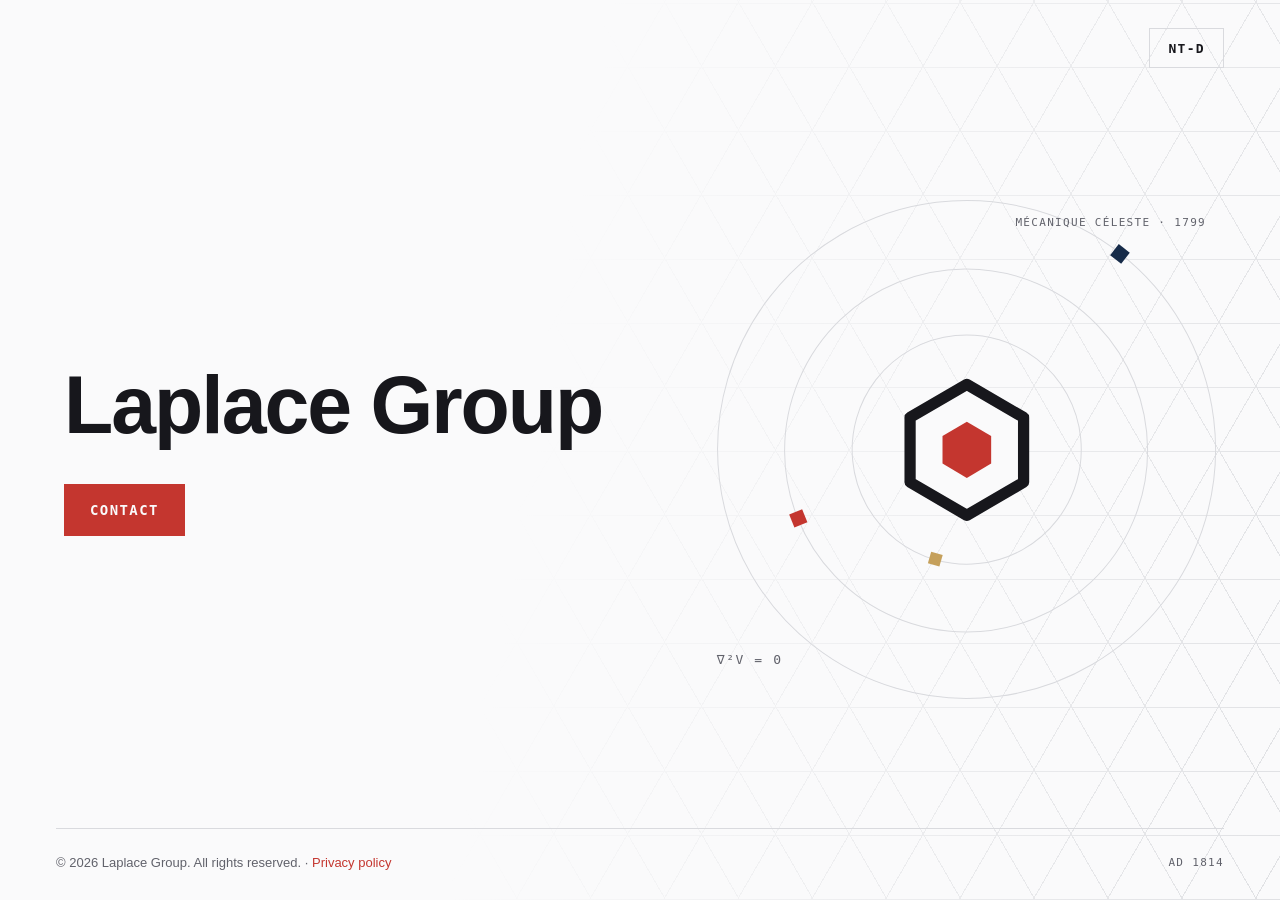
==== motion-test.html @ 1703aeea "Add unlinked motion-test page for Android blank-render check Copy of the static-landing branch's hom" ====
<!doctype html>
<html lang="en">
  <head>
    <meta charset="utf-8">
    <meta name="viewport" content="width=device-width, initial-scale=1">
    <title>Laplace Group</title>
    <meta name="description" content="Laplace Group.">
    <meta name="robots" content="noindex, nofollow">
    <link rel="stylesheet" href="/motion-test.css">
    <meta property="og:title" content="Laplace Group">
    <meta property="og:description" content="Laplace Group">
    <meta property="og:type" content="website">
    <meta property="og:url" content="https://laplacegroup.io/">
    <meta property="og:site_name" content="Laplace Group">
    <meta name="twitter:card" content="summary">
    <meta name="twitter:title" content="Laplace Group">
    <meta name="twitter:description" content="Laplace Group">
  </head>
  <body class="landing-page" data-mode="unicorn">
    <div class="site-shell">
      <div class="technical-grid" aria-hidden="true"></div>
      <div class="grid-fade" aria-hidden="true"></div>

      <header class="site-header">
        <nav class="header-actions" aria-label="Primary navigation">
          <button class="outline-action mode-toggle" type="button" data-ntd-toggle aria-pressed="false">
            <span class="ntd-label">
              NT-D<span class="ntd-state" aria-hidden="true"><span class="ntd-separator">&nbsp;·&nbsp;</span><span class="ntd-decrypt" data-decrypt="Engaged">Engaged</span></span>
            </span>
          </button>
        </nav>
      </header>

      <main class="landing-main">
        <section class="hero-copy" aria-labelledby="hero-title">
          <h1 id="hero-title">Laplace Group</h1>

          <a class="primary-action" href="mailto:hello@laplacegroup.io">Contact</a>
        </section>

        <section class="orrery" aria-label="Laplace orbital diagram">
          <div class="orbit orbit-outer" aria-hidden="true"><span></span></div>
          <div class="orbit orbit-middle" aria-hidden="true"><span></span></div>
          <div class="orbit orbit-inner" aria-hidden="true"><span></span></div>

          <button class="logo-core" type="button" data-ntd-toggle aria-label="Toggle NT-D display mode" aria-pressed="false">
            <svg class="hex-mark" viewBox="0 0 240 240" aria-hidden="true" focusable="false">
              <polygon class="hex-mark-frame" points="120,15 211,68 211,172 120,225 29,172 29,68"></polygon>
              <polygon class="hex-mark-core" points="120,75 159,98 159,142 120,165 81,142 81,98"></polygon>
            </svg>
          </button>

          <span class="annotation annotation-top">Mécanique céleste · 1799</span>
          <span class="annotation annotation-equation">∇²V = 0</span>
        </section>
      </main>

      <footer class="site-footer">
        <span>
          © 2026 Laplace Group. All rights reserved. ·
          <a href="/privacy.html">Privacy policy</a>
        </span>
        <span class="footer-code">AD 1814</span>
      </footer>
    </div>

    <script>
      (() => {
        const toggles = document.querySelectorAll('[data-ntd-toggle]');
        const engagedWord = document.querySelector('.ntd-decrypt');
        const hexFrame = document.querySelector('.hex-mark-frame');
        const finalText = engagedWord.dataset.decrypt;
        const glyphs = 'ｱｲｳｴｵｶｷｸｹｺｻｼｽｾｿﾀﾁﾂﾃﾄﾅﾆﾇﾈﾉ零壱弐参伍陸漆捌玖界無電脳0123456789∆∇Ξλψ';
        const reducedMotion = window.matchMedia('(prefers-reduced-motion: reduce)');
        let decryptFrame = 0;
        let decryptProgress = 0;
        let decryptDirection = 0;
        let previousFrameTime = 0;
        let previousGlyphTime = 0;
        let desiredEngaged = false;

        const stagger = 39;
        const scrambleTime = 215;
        const tickRate = 21;
        const decryptDuration = (finalText.length - 1) * stagger + scrambleTime;
        // Created on first toggle so the page paints with no animation running.
        let ringAnimation = null;
        const getRingAnimation = () => {
          if (!ringAnimation && typeof hexFrame.animate === 'function') {
            ringAnimation = hexFrame.animate(
              [
                { transform: 'rotate(0deg)' },
                { transform: 'rotate(-360deg)' }
              ],
              {
                duration: 720,
                easing: 'ease-in-out',
                fill: 'both'
              }
            );
            ringAnimation.pause();
            ringAnimation.currentTime = 0;
          }
          return ringAnimation;
        };

        const randomGlyph = () => glyphs[Math.floor(Math.random() * glyphs.length)];

        const buildEngagedWord = () => {
          const fragment = document.createDocumentFragment();
          const characters = [];

          [...finalText].forEach((character) => {
            const characterElement = document.createElement('span');
            characterElement.className = 'ntd-decrypt-char';
            characterElement.dataset.character = character;
            characterElement.dataset.phase = 'hidden';
            characterElement.dataset.resolved = 'false';
            characterElement.textContent = '';
            fragment.append(characterElement);
            characters.push(characterElement);
          });

          engagedWord.replaceChildren(fragment);
          return characters;
        };

        const characters = buildEngagedWord();

        const renderEngaged = (refreshGlyphs = false) => {
          const elapsed = decryptProgress * decryptDuration;

          characters.forEach((character, index) => {
            const localTime = elapsed - index * stagger;

            if (localTime <= 0) {
              character.textContent = '';
              character.dataset.phase = 'hidden';
              character.dataset.resolved = 'false';
              return;
            }

            if (localTime < scrambleTime) {
              if (refreshGlyphs || character.dataset.phase !== 'scramble') {
                character.textContent = randomGlyph();
              }
              character.dataset.phase = 'scramble';
              character.dataset.resolved = 'false';
              return;
            }

            character.textContent = character.dataset.character;
            character.dataset.phase = 'resolved';
            character.dataset.resolved = 'true';
          });
        };

        const animateEngaged = (now) => {
          const delta = previousFrameTime ? now - previousFrameTime : 0;
          previousFrameTime = now;
          decryptProgress = Math.min(1, Math.max(0, decryptProgress + decryptDirection * delta / decryptDuration));

          const refreshGlyphs = now - previousGlyphTime >= tickRate;
          renderEngaged(refreshGlyphs);
          if (refreshGlyphs) previousGlyphTime = now;

          if ((decryptDirection > 0 && decryptProgress >= 1) ||
              (decryptDirection < 0 && decryptProgress <= 0)) {
            decryptDirection = 0;

            if (decryptProgress === 0 && !desiredEngaged) {
              document.body.dataset.mode = 'unicorn';
              setPressed(false);
            }
            return;
          }

          decryptFrame = requestAnimationFrame(animateEngaged);
        };

        const setPressed = (pressed) => {
          toggles.forEach((toggle) => toggle.setAttribute('aria-pressed', String(pressed)));
        };

        const spinRing = (engaged) => {
          const ring = getRingAnimation();
          if (!ring) return;

          if (reducedMotion.matches) {
            ring.pause();
            ring.currentTime = engaged ? ring.effect.getTiming().duration : 0;
            return;
          }

          if (engaged) {
            ring.play();
          } else {
            ring.reverse();
          }
        };

        const setMode = (engaged) => {
          desiredEngaged = engaged;
          spinRing(engaged);
          cancelAnimationFrame(decryptFrame);

          if (engaged) {
            document.body.dataset.mode = 'ntd';
            setPressed(true);
            decryptDirection = 1;
          } else {
            if (reducedMotion.matches) {
              decryptProgress = 0;
              renderEngaged();
              setPressed(false);
              document.body.dataset.mode = 'unicorn';
              return;
            }
            decryptDirection = -1;
          }

          if (reducedMotion.matches) {
            decryptProgress = engaged ? 1 : 0;
            renderEngaged();
            return;
          }

          previousFrameTime = performance.now();
          decryptFrame = requestAnimationFrame(animateEngaged);
        };

        toggles.forEach((toggle) => {
          toggle.addEventListener('click', () => {
            setMode(!desiredEngaged);
          });
        });

        // Paint the static page first, then let the orbits and pulse start.
        const startMotion = () => {
          requestAnimationFrame(() => {
            requestAnimationFrame(() => document.documentElement.classList.add('motion'));
          });
        };

        if (document.readyState === 'complete') {
          startMotion();
        } else {
          window.addEventListener('load', startMotion, { once: true });
        }

      })();
    </script>
  </body>
</html>
---- motion-test.css ----
:root {
  --bg: #fafafb;
  --card: #ffffff;
  --ink: #17171c;
  --muted: #61626b;
  --line: #d9dade;
  --chip: #eff0f3;
  --accent: #c4362f;
  --accent-2: #162b49;
  --gold: #c5a05b;
  --orbit-1: 90s;
  --orbit-2: 64s;
  --orbit-3: 40s;
  --pulse: 5s;
}

* {
  box-sizing: border-box;
}

html {
  background: var(--bg);
}

body {
  margin: 0;
  background: var(--bg);
  color: var(--ink);
  font-family: "IBM Plex Sans", "Helvetica Neue", Arial, sans-serif;
  transition: background-color 500ms ease, color 500ms ease;
}

body[data-mode="ntd"] {
  --bg: #0c0d12;
  --card: #161821;
  --ink: #efeff4;
  --muted: #9699a8;
  --line: #292c39;
  --chip: #1d2029;
  --accent: #e23b31;
  --accent-2: #35c285;
  --gold: #dfb867;
  --orbit-1: 9s;
  --orbit-2: 6.5s;
  --orbit-3: 4s;
  --pulse: 1.6s;
}

a {
  color: inherit;
}

button,
a {
  -webkit-tap-highlight-color: transparent;
}

.site-shell {
  isolation: isolate;
  min-height: 100vh;
  min-height: 100svh;
  display: flex;
  flex-direction: column;
  position: relative;
  overflow: hidden;
}

.technical-grid,
.grid-fade {
  position: absolute;
  inset: 0;
  pointer-events: none;
}

.technical-grid {
  z-index: -2;
  background-image:
    repeating-linear-gradient(0deg, var(--line) 0 1px, transparent 1px 64px),
    repeating-linear-gradient(60deg, var(--line) 0 1px, transparent 1px 64px),
    repeating-linear-gradient(120deg, var(--line) 0 1px, transparent 1px 64px);
  opacity: 0.78;
}

.grid-fade {
  z-index: -1;
  background: linear-gradient(100deg, var(--bg) 42%, transparent 100%);
  transition: background 500ms ease;
}

.site-header,
.site-footer {
  position: relative;
  z-index: 1;
}

.site-header {
  min-height: 96px;
  display: flex;
  align-items: center;
  justify-content: flex-end;
  gap: 40px;
  padding: 28px 56px;
}

.header-actions {
  position: absolute;
  top: 28px;
  right: 56px;
  display: flex;
  align-items: center;
  gap: 20px;
}

.outline-action {
  min-height: 40px;
  display: inline-flex;
  align-items: center;
  justify-content: center;
  padding: 11px 18px;
  border: 1px solid var(--line);
  background: transparent;
  color: var(--ink);
  cursor: pointer;
  font-family: "IBM Plex Mono", "SFMono-Regular", Consolas, monospace;
  font-size: 13px;
  font-weight: 600;
  letter-spacing: 0.1em;
  line-height: 1;
  text-decoration: none;
  text-transform: uppercase;
  transition: border-color 180ms ease, color 180ms ease, background-color 180ms ease;
}

.outline-action:hover {
  border-color: var(--ink);
  background: var(--chip);
}

.mode-toggle[aria-pressed="true"] {
  border-color: var(--accent);
  color: var(--accent);
}

.ntd-label {
  display: inline-flex;
  align-items: center;
  white-space: nowrap;
}

.ntd-state {
  min-width: 0;
  max-width: 0;
  display: inline-block;
  flex: 0 1 auto;
  opacity: 0;
  overflow: hidden;
  clip-path: inset(0 100% 0 0);
  transform: translateX(-5px);
  transition: max-width 360ms cubic-bezier(0.22, 1, 0.36, 1),
    opacity 180ms ease,
    clip-path 360ms cubic-bezier(0.22, 1, 0.36, 1),
    transform 360ms cubic-bezier(0.22, 1, 0.36, 1);
}

.ntd-decrypt {
  display: inline-flex;
  width: 5.04em;
  flex: 0 0 5.04em;
  overflow: hidden;
}

.ntd-decrypt-char {
  width: 0.72em;
  min-width: 0.72em;
  display: inline-block;
  flex: 0 0 0.72em;
  color: currentColor;
  overflow: hidden;
  text-align: center;
  text-shadow: 0 0 0.55em rgb(196 54 47 / 46%);
  transform: translateY(0.08em);
  transition: opacity 80ms ease, text-shadow 125ms ease, transform 140ms ease;
}

.ntd-decrypt-char:empty {
  opacity: 0;
}

.ntd-decrypt-char[data-resolved="true"] {
  text-shadow: none;
  transform: translateY(0);
}

.mode-toggle[aria-pressed="true"] .ntd-state {
  max-width: 9em;
  opacity: 1;
  clip-path: inset(0);
  transform: translateX(0);
}

.landing-main {
  width: 100%;
  flex: 1;
  display: grid;
  grid-template-columns: minmax(0, 1fr) auto;
  align-items: center;
  gap: clamp(44px, 5vw, 80px);
  padding: 18px clamp(48px, 5vw, 84px) 42px;
}

.hero-copy {
  max-width: 850px;
  display: flex;
  flex-direction: column;
  align-items: flex-start;
  gap: 38px;
}

.hero-copy h1 {
  max-width: 850px;
  margin: 0;
  font-size: clamp(58px, 6.3vw, 112px);
  font-weight: 700;
  letter-spacing: -0.025em;
  line-height: 1.02;
  text-wrap: balance;
}

.annotation,
.footer-code {
  color: var(--muted);
  font-family: "IBM Plex Mono", "SFMono-Regular", Consolas, monospace;
  font-style: normal;
  font-weight: 500;
  letter-spacing: 0.12em;
  text-transform: uppercase;
}

.primary-action {
  display: inline-flex;
  align-items: center;
  justify-content: center;
  min-height: 52px;
  padding: 17px 26px;
  background: var(--accent);
  color: var(--bg);
  font-family: "IBM Plex Mono", "SFMono-Regular", Consolas, monospace;
  font-size: 14px;
  font-weight: 600;
  letter-spacing: 0.1em;
  line-height: 1;
  text-decoration: none;
  text-transform: uppercase;
  transition: background-color 180ms ease, color 180ms ease, transform 180ms ease;
}

.primary-action:hover {
  background: var(--ink);
  color: var(--bg);
  transform: translateY(-2px);
}

.orrery {
  width: min(590px, 39vw);
  aspect-ratio: 1;
  position: relative;
}

.orbit {
  position: absolute;
  border: 1px solid var(--line);
  border-radius: 50%;
  transform: rotate(var(--orbit-start));
  transition: border-color 500ms ease;
}

.orbit span {
  position: absolute;
  left: 50%;
  background: var(--accent);
  transition: background-color 500ms ease, transform 300ms ease;
}

.orbit-outer {
  inset: 0;
  --orbit-start: 38deg;
}

.orbit-outer span {
  top: -7px;
  width: 14px;
  height: 14px;
  margin-left: -7px;
  background: var(--accent-2);
}

.orbit-middle {
  inset: 13.5%;
  --orbit-start: -112deg;
}

.orbit-middle span {
  top: -7px;
  width: 14px;
  height: 14px;
  margin-left: -7px;
}

.orbit-inner {
  inset: 27%;
  --orbit-start: 196deg;
}

.orbit-inner span {
  top: -6px;
  width: 12px;
  height: 12px;
  margin-left: -6px;
  background: var(--gold);
}

.logo-core {
  position: absolute;
  inset: 25%;
  display: flex;
  align-items: center;
  justify-content: center;
  border: 0;
  background: transparent;
  cursor: pointer;
}

.hex-mark {
  width: min(63%, 162px);
  height: auto;
  display: block;
  color: var(--ink);
  overflow: visible;
  transition: color 500ms ease;
}

.hex-mark-frame {
  fill: var(--bg);
  stroke: currentColor;
  stroke-width: 18;
  stroke-linejoin: round;
  transform-box: view-box;
  transform-origin: 120px 120px;
  transition: fill 500ms ease, stroke 500ms ease;
}

.hex-mark-core {
  fill: var(--accent);
  transform-box: view-box;
  transform-origin: 120px 120px;
  transition: fill 500ms ease, transform 320ms cubic-bezier(0.22, 1, 0.36, 1);
}

.logo-core:hover .hex-mark-core,
.logo-core:focus-visible .hex-mark-core {
  transform: scale(1.12);
}

.annotation {
  position: absolute;
  font-size: 11px;
  line-height: 1.45;
  white-space: nowrap;
}

.annotation-top {
  top: 3%;
  right: 2%;
}

.annotation-equation {
  bottom: 6%;
  left: 0;
  font-size: 13px;
}

.site-footer {
  min-height: 72px;
  display: flex;
  align-items: center;
  justify-content: space-between;
  gap: 40px;
  margin: 0 56px;
  padding: 21px 0 25px;
  border-top: 1px solid var(--line);
  color: var(--muted);
  font-size: 13px;
  line-height: 1.5;
}

.site-footer a {
  color: var(--accent);
  text-decoration: none;
}

.site-footer a:hover {
  color: var(--ink);
}

.footer-code {
  font-size: 11px;
  line-height: 1;
  white-space: nowrap;
}

.privacy-main {
  width: min(100% - 48px, 808px);
  min-height: 100vh;
  margin: 0 auto;
  padding: 72px 0;
  font-size: 17px;
  line-height: 1.7;
}

.privacy-main h1 {
  margin: 52px 0 32px;
  font-size: clamp(42px, 7vw, 72px);
  letter-spacing: -0.04em;
  line-height: 1;
}

.privacy-main p {
  color: var(--muted);
}

.privacy-main a {
  color: var(--accent);
  text-decoration: none;
}

/* Motion starts only after the static page has painted (see index.html). */
.motion .orbit-outer {
  animation: spin var(--orbit-1) linear infinite;
}

.motion .orbit-middle {
  animation: spin var(--orbit-2) linear infinite reverse;
}

.motion .orbit-inner {
  animation: spin var(--orbit-3) linear infinite;
}

.motion .logo-core {
  animation: pulse var(--pulse) ease-in-out infinite;
}

@keyframes spin {
  from { transform: rotate(var(--orbit-start)); }
  to { transform: rotate(calc(var(--orbit-start) + 360deg)); }
}

@keyframes pulse {
  0%, 100% { opacity: 1; }
  50% { opacity: 0.86; }
}

a:focus-visible,
button:focus-visible {
  outline: 2px solid var(--accent);
  outline-offset: 5px;
}

@media (max-width: 1160px) {
  .landing-main {
    gap: 34px;
  }

  .hero-copy h1 {
    font-size: clamp(54px, 6vw, 80px);
  }

  .orrery {
    width: min(500px, 42vw);
  }
}

@media (max-width: 860px) {
  .site-shell {
    overflow: visible;
  }

  .grid-fade {
    background: linear-gradient(180deg, var(--bg) 24%, transparent 100%);
  }

  .site-header {
    padding: 24px 28px;
  }

  .header-actions {
    top: 24px;
    right: 28px;
  }

  .landing-main {
    grid-template-columns: 1fr;
    justify-items: center;
    gap: 48px;
    padding: 54px 28px 72px;
  }

  .hero-copy {
    width: min(100%, 720px);
  }

  .hero-copy h1 {
    font-size: clamp(52px, 11vw, 78px);
  }

  .orrery {
    width: min(620px, 82vw);
  }

  .site-footer {
    margin: 0 28px;
  }
}

@media (max-width: 600px) {
  .site-header {
    align-items: flex-start;
    gap: 18px;
    padding: 22px 20px;
  }

  .header-actions {
    top: 22px;
    right: 20px;
    gap: 8px;
  }

  .outline-action {
    min-height: 34px;
    padding: 9px 10px;
    font-size: 10px;
  }

  .mode-toggle {
    min-width: 54px;
    overflow: hidden;
  }

  .landing-main {
    gap: 44px;
    padding: 42px 20px 64px;
  }

  .hero-copy {
    gap: 30px;
  }

  .hero-copy h1 {
    font-size: clamp(44px, 14vw, 62px);
    line-height: 1.02;
  }

  .primary-action {
    width: 100%;
    padding-inline: 16px;
    font-size: 12px;
  }

  .orrery {
    width: 88vw;
  }

  .annotation {
    font-size: 9px;
  }

  .site-footer {
    min-height: 0;
    align-items: flex-start;
    flex-direction: column;
    gap: 13px;
    margin: 0 20px;
    padding: 20px 0 24px;
    font-size: 12px;
  }
}

@media (prefers-reduced-motion: reduce) {
  *,
  *::before,
  *::after {
    scroll-behavior: auto !important;
    animation-duration: 0.01ms !important;
    animation-iteration-count: 1 !important;
    transition-duration: 0.01ms !important;
  }
}
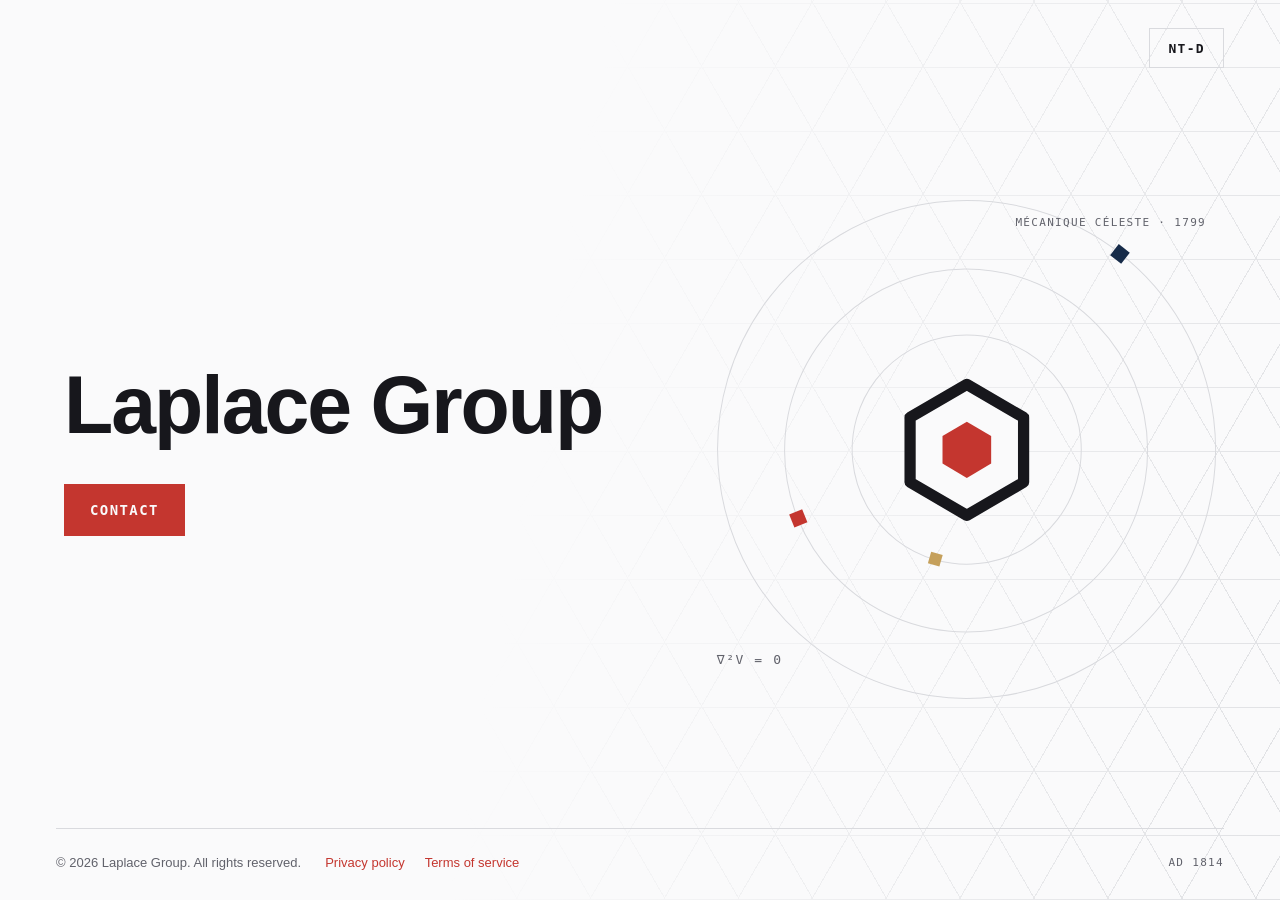
==== commit 1c139de8: "feat: add legal pages with clean URLs" ====
--- a/motion-test.html
+++ b/motion-test.html
@@ -56,10 +56,13 @@
       </main>
 
       <footer class="site-footer">
-        <span>
-          © 2026 Laplace Group. All rights reserved. ·
-          <a href="/privacy.html">Privacy policy</a>
-        </span>
+        <div class="footer-details">
+          <span>© 2026 Laplace Group. All rights reserved.</span>
+          <nav class="footer-links" aria-label="Legal">
+            <a href="/privacy/">Privacy policy</a>
+            <a href="/terms/">Terms of service</a>
+          </nav>
+        </div>
         <span class="footer-code">AD 1814</span>
       </footer>
     </div>
--- a/motion-test.css
+++ b/motion-test.css
@@ -402,6 +402,18 @@
   color: var(--ink);
 }
 
+.footer-details,
+.footer-links {
+  display: flex;
+  flex-wrap: wrap;
+  align-items: center;
+  gap: 8px 24px;
+}
+
+.footer-links {
+  gap: 8px 20px;
+}
+
 .footer-code {
   font-size: 11px;
   line-height: 1;
@@ -481,8 +493,11 @@
 }
 
 @media (max-width: 860px) {
+  /* Rotating orbit boxes extend past the viewport; clip only the x-axis. */
   .site-shell {
-    overflow: visible;
+    overflow-x: hidden;
+    overflow-x: clip;
+    overflow-y: visible;
   }
 
   .grid-fade {
